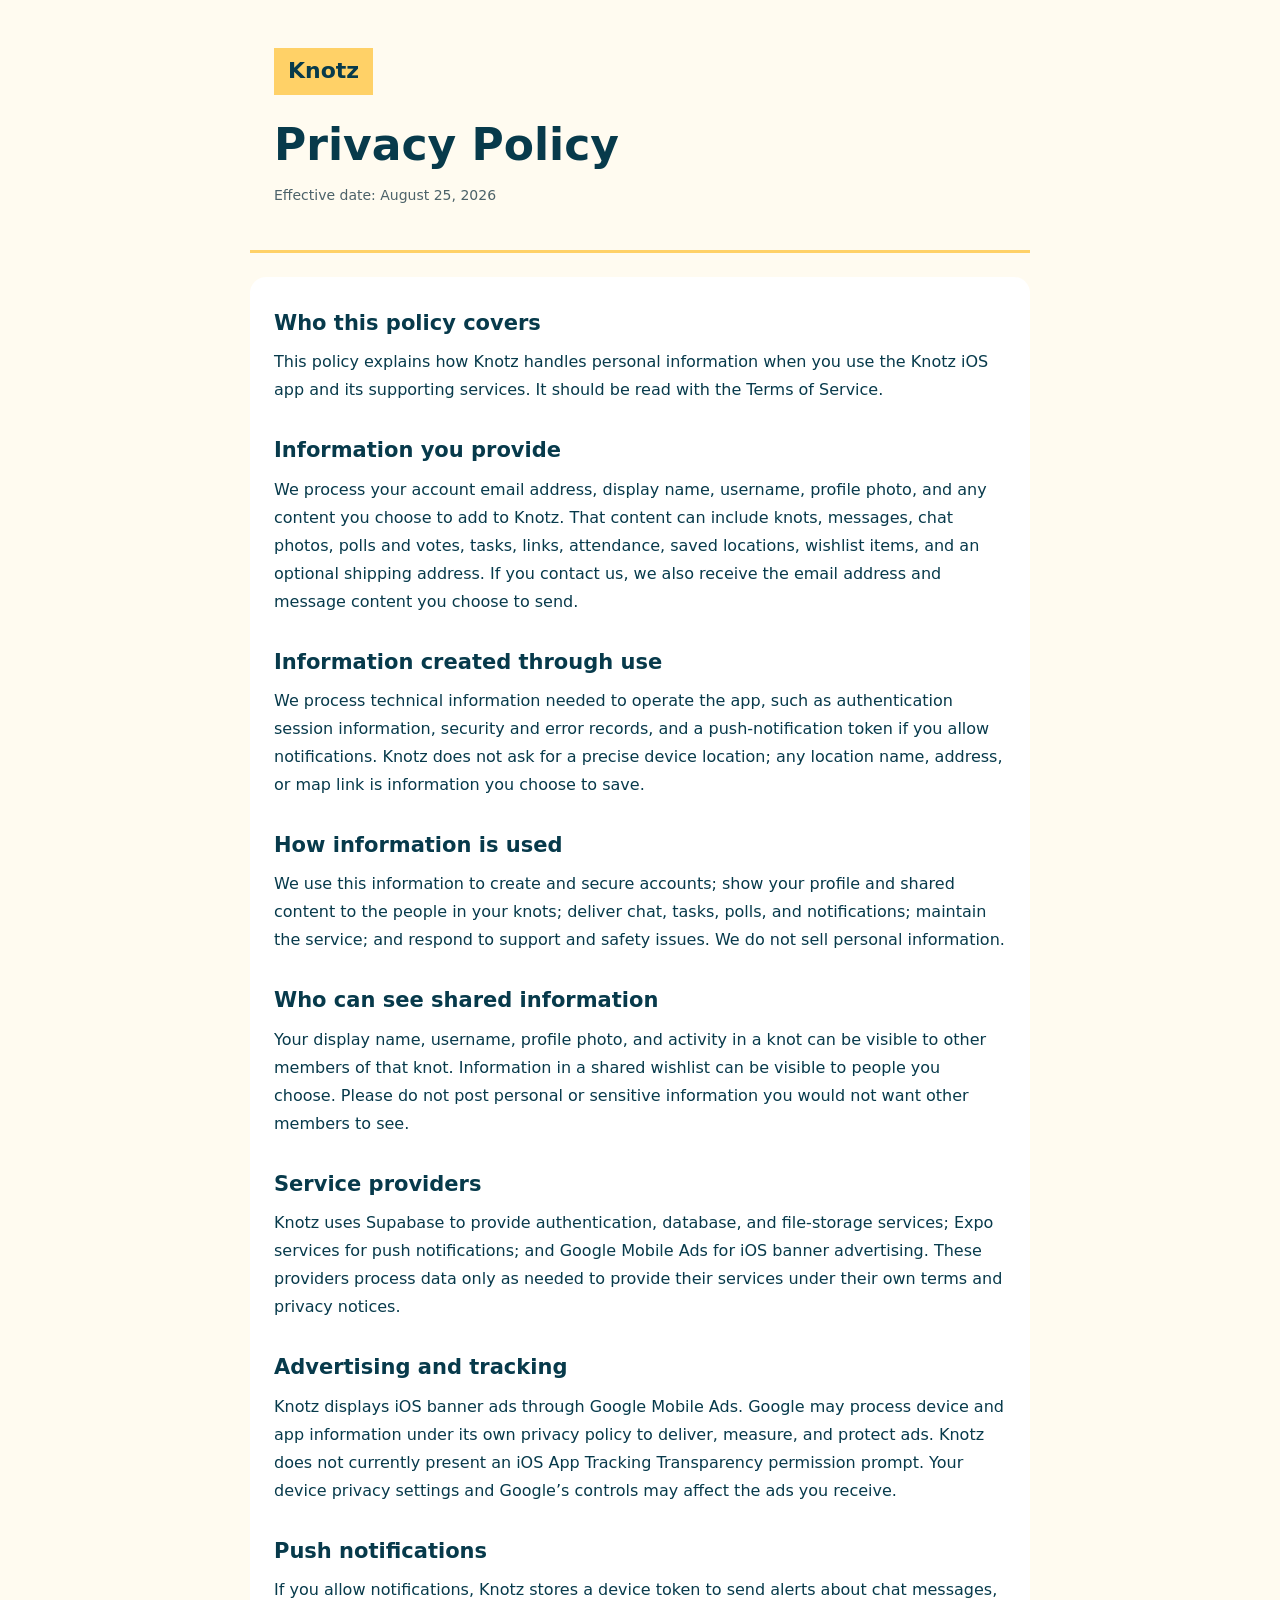
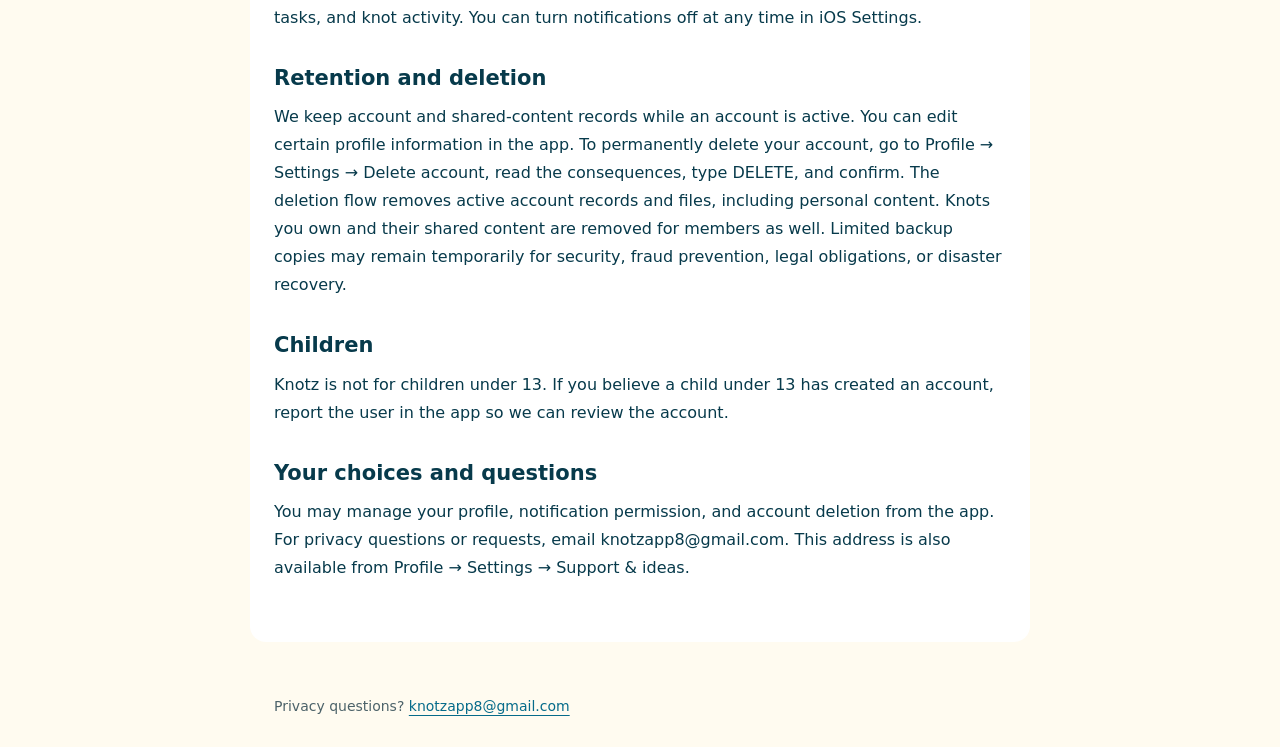
==== index.html @ 132a604f "Add public Knotz index.html" ====
<!doctype html>
<html lang="en">
<head>
<meta charset="utf-8">
<meta name="viewport" content="width=device-width, initial-scale=1">
<meta name="description" content="Knotz privacy policy: information, advertising, notifications, account deletion, and your choices.">
<meta name="color-scheme" content="light">
<title>Privacy Policy | Knotz</title>
<style>
*{box-sizing:border-box}body{margin:0;background:#fffbf0;color:#073a4b;font-family:system-ui,-apple-system,BlinkMacSystemFont,"Segoe UI",sans-serif;line-height:1.75}
header,main,footer{max-width:780px;margin:auto;padding:28px 24px}header{padding-top:48px;border-bottom:3px solid #ffd167}
.brand{display:inline-block;padding:4px 14px;background:#ffd167;color:#073a4b;font-size:22px;font-weight:850;text-decoration:none}
h1{font-size:clamp(30px,7vw,44px);line-height:1.2;margin:24px 0 12px}h2{font-size:21px;line-height:1.4;margin:0 0 10px}
section{margin:0 0 32px}p{margin:0 0 14px}.date,footer{color:#4c6269;font-size:14px}
main{background:#fff;margin-top:24px;margin-bottom:24px;border-radius:16px;padding-top:32px}
a{color:#066b8a;text-underline-offset:4px}a:focus-visible{outline:3px solid #108ab1;outline-offset:5px}
@media(max-width:600px){main{border-radius:0;margin-top:16px}header{padding-top:28px}}
@media print{body,main{background:white}header,main,footer{max-width:none}a{color:inherit}}
</style>
</head>
<body>
<header><a class="brand" href="./">Knotz</a><h1>Privacy Policy</h1><p class="date">Effective date: August 25, 2026</p></header>
<main><section><h2>Who this policy covers</h2><p>This policy explains how Knotz handles personal information when you use the Knotz iOS app and its supporting services. It should be read with the Terms of Service.</p></section>
<section><h2>Information you provide</h2><p>We process your account email address, display name, username, profile photo, and any content you choose to add to Knotz. That content can include knots, messages, chat photos, polls and votes, tasks, links, attendance, saved locations, wishlist items, and an optional shipping address. If you contact us, we also receive the email address and message content you choose to send.</p></section>
<section><h2>Information created through use</h2><p>We process technical information needed to operate the app, such as authentication session information, security and error records, and a push-notification token if you allow notifications. Knotz does not ask for a precise device location; any location name, address, or map link is information you choose to save.</p></section>
<section><h2>How information is used</h2><p>We use this information to create and secure accounts; show your profile and shared content to the people in your knots; deliver chat, tasks, polls, and notifications; maintain the service; and respond to support and safety issues. We do not sell personal information.</p></section>
<section><h2>Who can see shared information</h2><p>Your display name, username, profile photo, and activity in a knot can be visible to other members of that knot. Information in a shared wishlist can be visible to people you choose. Please do not post personal or sensitive information you would not want other members to see.</p></section>
<section><h2>Service providers</h2><p>Knotz uses Supabase to provide authentication, database, and file-storage services; Expo services for push notifications; and Google Mobile Ads for iOS banner advertising. These providers process data only as needed to provide their services under their own terms and privacy notices.</p></section>
<section><h2>Advertising and tracking</h2><p>Knotz displays iOS banner ads through Google Mobile Ads. Google may process device and app information under its own privacy policy to deliver, measure, and protect ads. Knotz does not currently present an iOS App Tracking Transparency permission prompt. Your device privacy settings and Google’s controls may affect the ads you receive.</p></section>
<section><h2>Push notifications</h2><p>If you allow notifications, Knotz stores a device token to send alerts about chat messages, tasks, and knot activity. You can turn notifications off at any time in iOS Settings.</p></section>
<section><h2>Retention and deletion</h2><p>We keep account and shared-content records while an account is active. You can edit certain profile information in the app. To permanently delete your account, go to Profile → Settings → Delete account, read the consequences, type DELETE, and confirm. The deletion flow removes active account records and files, including personal content. Knots you own and their shared content are removed for members as well. Limited backup copies may remain temporarily for security, fraud prevention, legal obligations, or disaster recovery.</p></section>
<section><h2>Children</h2><p>Knotz is not for children under 13. If you believe a child under 13 has created an account, report the user in the app so we can review the account.</p></section>
<section><h2>Your choices and questions</h2><p>You may manage your profile, notification permission, and account deletion from the app. For privacy questions or requests, email knotzapp8@gmail.com. This address is also available from Profile → Settings → Support &amp; ideas.</p></section></main>
<footer>Privacy questions? <a href="mailto:knotzapp8@gmail.com">knotzapp8@gmail.com</a></footer>
</body>
</html>
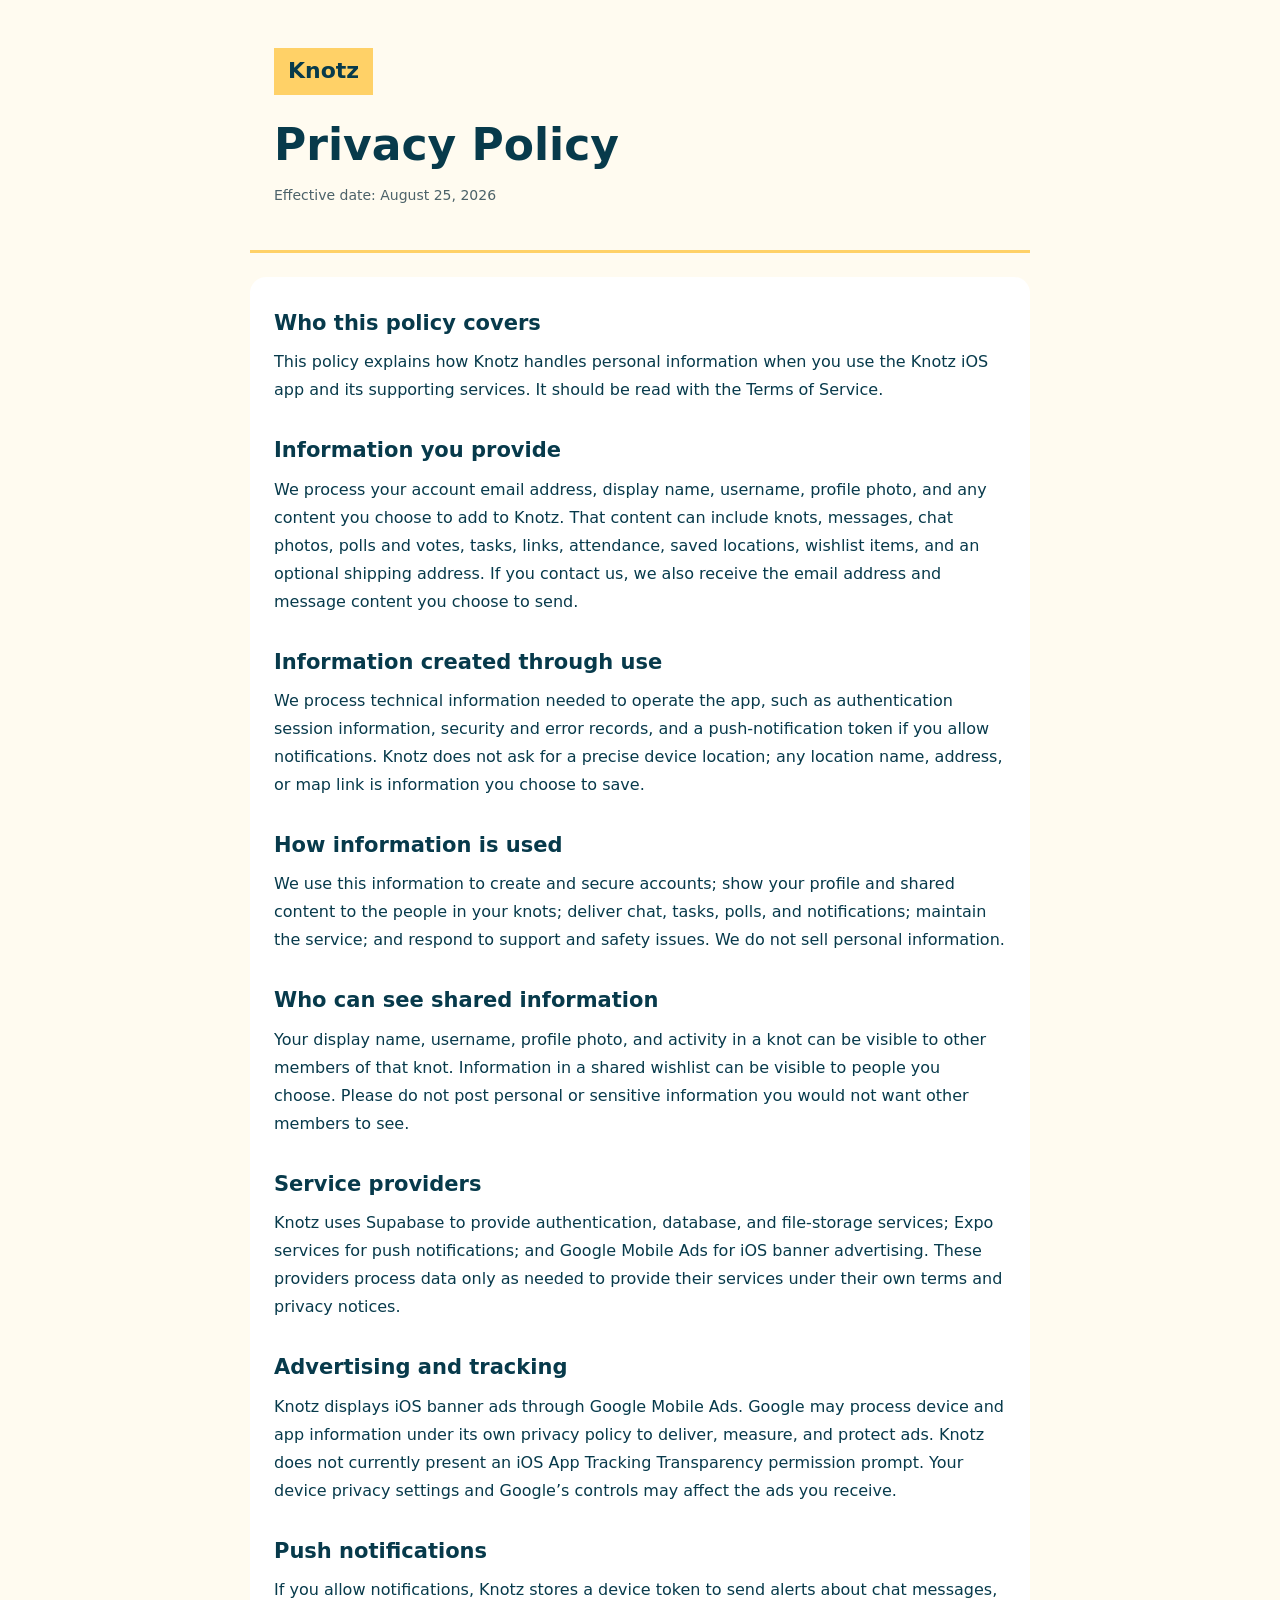
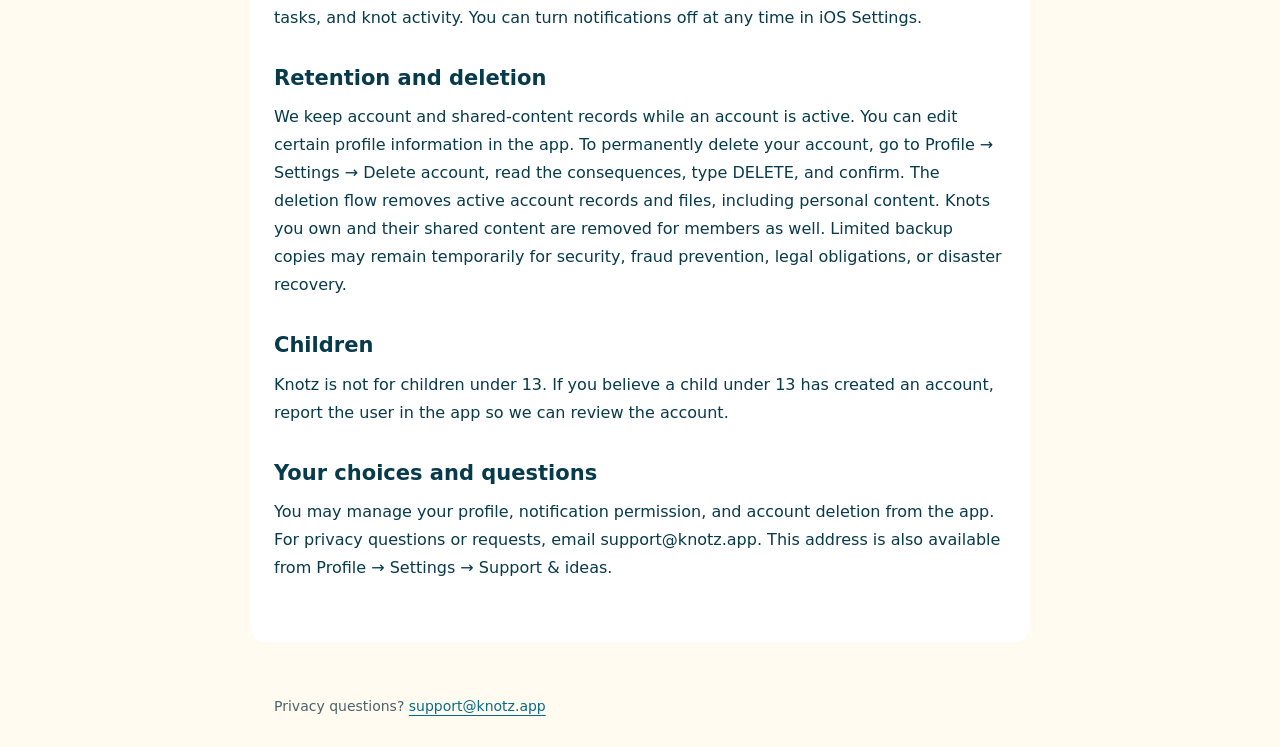
==== commit c6d2021a: "Update Knotz support email" ====
--- a/index.html
+++ b/index.html
@@ -30,7 +30,7 @@
 <section><h2>Push notifications</h2><p>If you allow notifications, Knotz stores a device token to send alerts about chat messages, tasks, and knot activity. You can turn notifications off at any time in iOS Settings.</p></section>
 <section><h2>Retention and deletion</h2><p>We keep account and shared-content records while an account is active. You can edit certain profile information in the app. To permanently delete your account, go to Profile → Settings → Delete account, read the consequences, type DELETE, and confirm. The deletion flow removes active account records and files, including personal content. Knots you own and their shared content are removed for members as well. Limited backup copies may remain temporarily for security, fraud prevention, legal obligations, or disaster recovery.</p></section>
 <section><h2>Children</h2><p>Knotz is not for children under 13. If you believe a child under 13 has created an account, report the user in the app so we can review the account.</p></section>
-<section><h2>Your choices and questions</h2><p>You may manage your profile, notification permission, and account deletion from the app. For privacy questions or requests, email knotzapp8@gmail.com. This address is also available from Profile → Settings → Support &amp; ideas.</p></section></main>
-<footer>Privacy questions? <a href="mailto:knotzapp8@gmail.com">knotzapp8@gmail.com</a></footer>
+<section><h2>Your choices and questions</h2><p>You may manage your profile, notification permission, and account deletion from the app. For privacy questions or requests, email support@knotz.app. This address is also available from Profile → Settings → Support &amp; ideas.</p></section></main>
+<footer>Privacy questions? <a href="mailto:support@knotz.app">support@knotz.app</a></footer>
 </body>
 </html>
